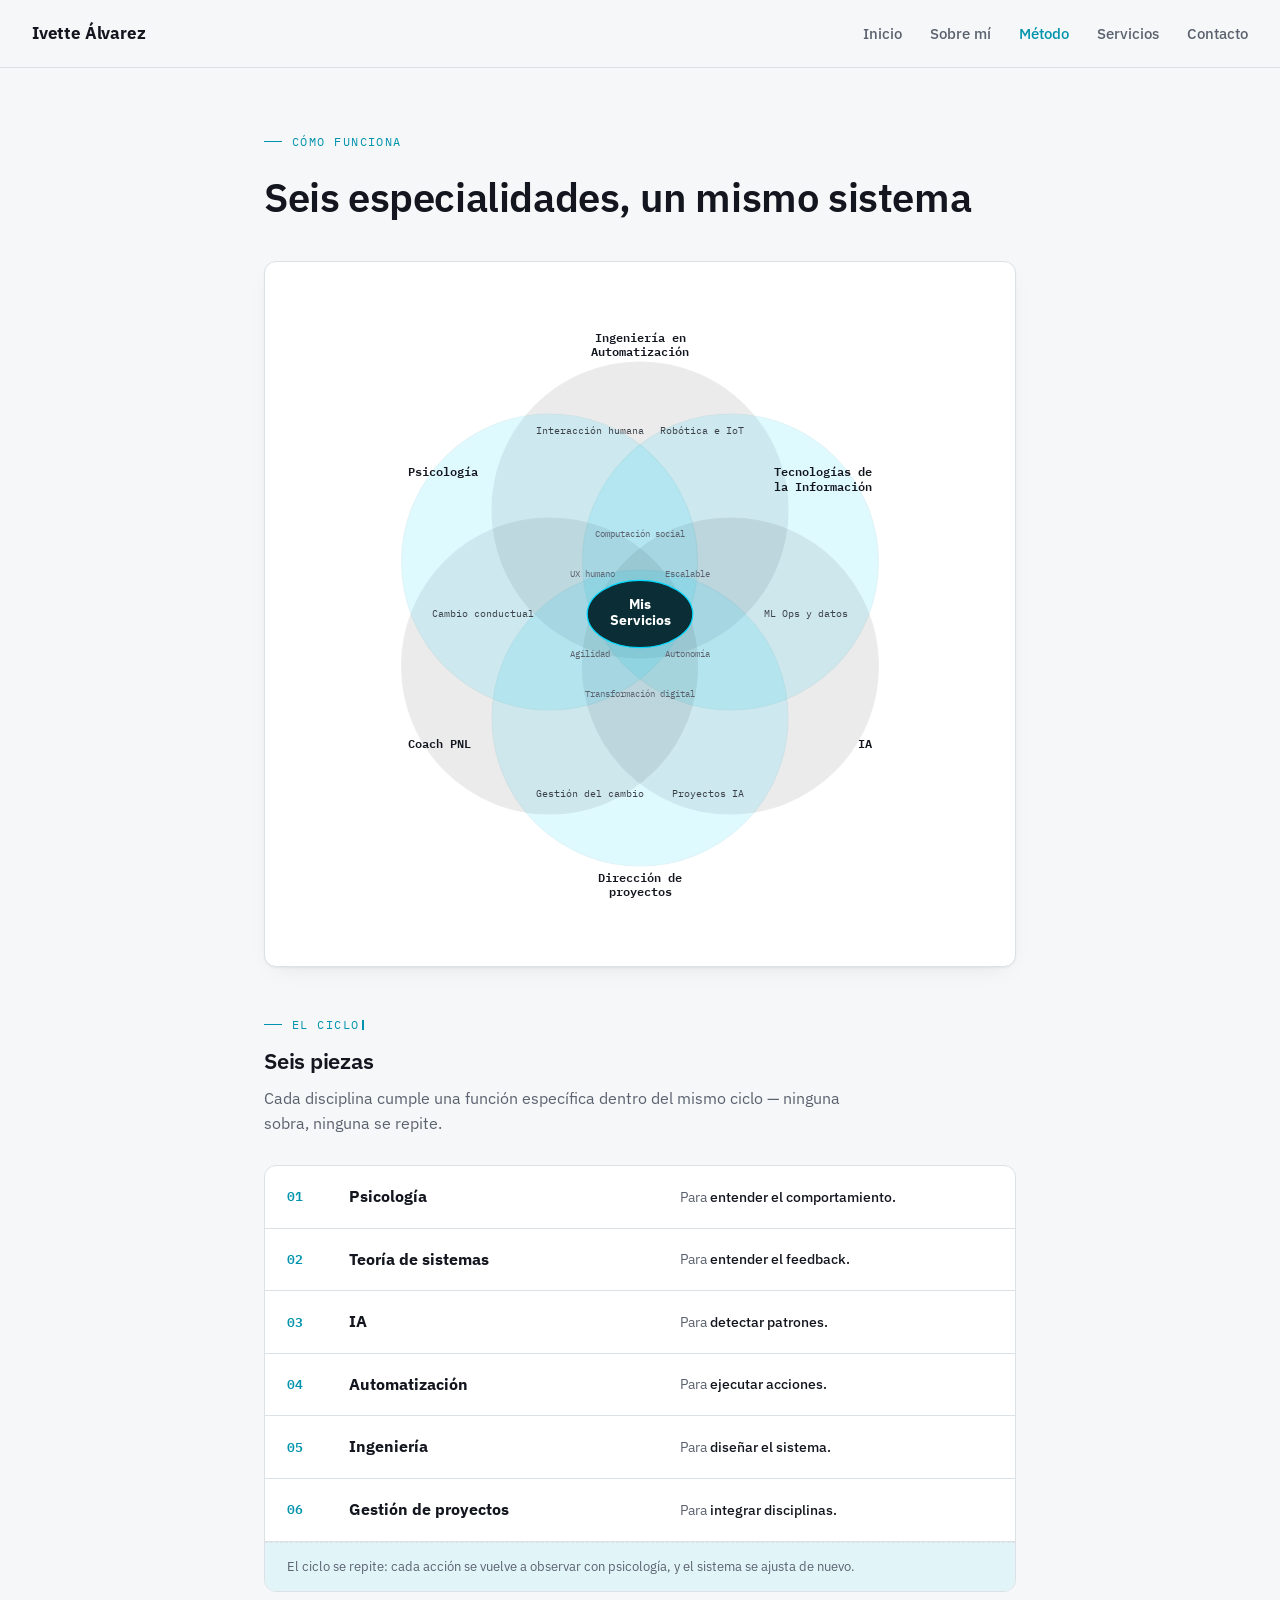
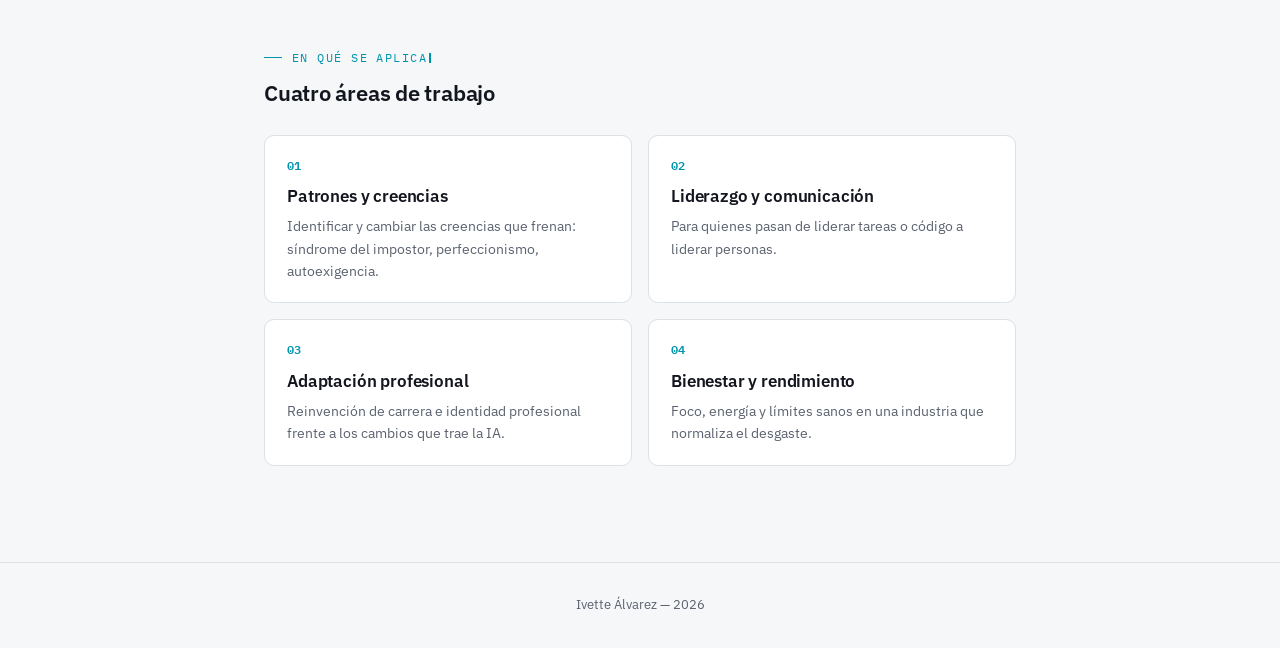
==== metodo.html @ 0c4d64a0 "Add files via upload" ====
<!doctype html>
<html lang="es">
<head>
<meta charset="utf-8">
<meta name="viewport" content="width=device-width, initial-scale=1">
<title>Método — Ivette Álvarez</title>
<link rel="stylesheet" href="style.css">
<link rel="stylesheet" href="https://fonts.googleapis.com/css2?family=IBM+Plex+Sans:wght@400;500;600;700&family=IBM+Plex+Mono:wght@400;500;600&display=swap">
<style>
  .loop{
    display:flex; flex-direction:column; gap:0;
    border:1px solid var(--line);
    border-radius:12px;
    overflow:hidden;
    background:var(--paper-raised);
    margin:28px 0 12px;
  }
  .loop-item{
    display:grid;
    grid-template-columns:44px 1fr 1fr;
    gap:18px;
    align-items:center;
    padding:18px 22px;
    border-bottom:1px solid var(--line);
  }
  .loop-item:last-child{border-bottom:none;}
  .loop-item .n{
    font-family:'IBM Plex Mono', monospace;
    font-size:13px; color:var(--accent);
    font-weight:600;
  }
  .loop-item .disc{
    font-family:'IBM Plex Sans', sans-serif;
    font-weight:700;
    font-size:16px;
  }
  .loop-item .fn{
    font-size:14px;
    color:var(--ink-muted);
  }
  .loop-item .fn b{color:var(--ink); font-weight:500;}
  .loop-note{
    font-size:13px; color:var(--ink-muted);
    padding:14px 22px;
    background:var(--accent-soft);
    border-top:1px dashed var(--line);
  }
  .venn-block{
    background:var(--paper-raised);
    border:1px solid var(--line);
    border-radius:12px;
    padding:24px;
    box-shadow:var(--shadow);
    margin:28px 0 8px;
  }
  .venn-block svg{width:100%; height:auto; display:block; max-width:640px; margin:0 auto;}
  .venn-block{padding:20px;}
  @media (min-width:640px){ .venn-block{padding:32px;} }
  @media (max-width:600px){
    .loop-item{grid-template-columns:28px 1fr; row-gap:4px;}
    .loop-item .fn{grid-column:2;}
  }
</style>
</head>
<body>

<nav class="site">
  <a class="brand" href="index.html">Ivette Álvarez</a>
  <ul>
    <li><a href="index.html">Inicio</a></li>
    <li><a href="sobre-mi.html">Sobre mí</a></li>
    <li><a href="metodo.html" class="active">Método</a></li>
    <li><a href="servicios.html">Servicios</a></li>
    <li><a href="contacto.html">Contacto</a></li>
  </ul>
</nav>

<main>
  <span class="eyebrow">Cómo funciona</span>
  <h1 style="font-size:clamp(30px,4.5vw,40px); font-weight:600; margin-top:14px; margin-bottom:32px;">Seis especialidades, un mismo sistema</h1>

  <div class="venn-block">
    <svg viewBox="0 0 800 800" role="img" aria-label="Mapa interdisciplinario: seis disciplinas superpuestas — Ingeniería en Automatización, Tecnologías de la Información, IA, Dirección de proyectos, Coach PNL y Psicología — con sus combinaciones y, al centro, un enlace a Mis Servicios">
      <circle cx="400" cy="270" r="185" fill="#14161F" opacity="0.08" stroke="#14161F" stroke-width="1.5"/>
      <circle cx="513" cy="335" r="185" fill="#00D9FF" opacity="0.12" stroke="#00A8C4" stroke-width="1.5"/>
      <circle cx="513" cy="465" r="185" fill="#14161F" opacity="0.08" stroke="#14161F" stroke-width="1.5"/>
      <circle cx="400" cy="530" r="185" fill="#00D9FF" opacity="0.12" stroke="#00A8C4" stroke-width="1.5"/>
      <circle cx="287" cy="465" r="185" fill="#14161F" opacity="0.08" stroke="#14161F" stroke-width="1.5"/>
      <circle cx="287" cy="335" r="185" fill="#00D9FF" opacity="0.12" stroke="#00A8C4" stroke-width="1.5"/>

      <!-- disciplinas (anillo exterior) -->
      <text x="400" y="60" text-anchor="middle" font-family="IBM Plex Mono, monospace" font-size="15" font-weight="600" fill="#14161F">Ingeniería en</text>
      <text x="400" y="78" text-anchor="middle" font-family="IBM Plex Mono, monospace" font-size="15" font-weight="600" fill="#14161F">Automatización</text>

      <text x="690" y="228" text-anchor="end" font-family="IBM Plex Mono, monospace" font-size="15" font-weight="600" fill="#14161F">Tecnologías de</text>
      <text x="690" y="246" text-anchor="end" font-family="IBM Plex Mono, monospace" font-size="15" font-weight="600" fill="#14161F">la Información</text>

      <text x="690" y="568" text-anchor="end" font-family="IBM Plex Mono, monospace" font-size="15" font-weight="600" fill="#14161F">IA</text>

      <text x="400" y="735" text-anchor="middle" font-family="IBM Plex Mono, monospace" font-size="15" font-weight="600" fill="#14161F">Dirección de</text>
      <text x="400" y="753" text-anchor="middle" font-family="IBM Plex Mono, monospace" font-size="15" font-weight="600" fill="#14161F">proyectos</text>

      <text x="110" y="568" text-anchor="start" font-family="IBM Plex Mono, monospace" font-size="15" font-weight="600" fill="#14161F">Coach PNL</text>

      <text x="110" y="228" text-anchor="start" font-family="IBM Plex Mono, monospace" font-size="15" font-weight="600" fill="#14161F">Psicología</text>

      <!-- combinaciones de dos disciplinas (anillo medio) -->
      <text x="530" y="175" text-anchor="end" font-family="IBM Plex Mono, monospace" font-size="12.5" fill="#3A4048">Robótica e IoT</text>

      <text x="660" y="404" text-anchor="end" font-family="IBM Plex Mono, monospace" font-size="12.5" fill="#3A4048">ML Ops y datos</text>

      <text x="530" y="629" text-anchor="end" font-family="IBM Plex Mono, monospace" font-size="12.5" fill="#3A4048">Proyectos IA</text>

      <text x="270" y="629" text-anchor="start" font-family="IBM Plex Mono, monospace" font-size="12.5" fill="#3A4048">Gestión del cambio</text>

      <text x="140" y="404" text-anchor="start" font-family="IBM Plex Mono, monospace" font-size="12.5" fill="#3A4048">Cambio conductual</text>

      <text x="270" y="175" text-anchor="start" font-family="IBM Plex Mono, monospace" font-size="12.5" fill="#3A4048">Interacción humana</text>

      <!-- combinaciones de tres disciplinas (anillo interior) -->
      <text x="400" y="304" text-anchor="middle" font-family="IBM Plex Mono, monospace" font-size="11.5" fill="#5B626F">Computación social</text>

      <text x="487" y="354" text-anchor="end" font-family="IBM Plex Mono, monospace" font-size="11.5" fill="#5B626F">Escalable</text>

      <text x="487" y="454" text-anchor="end" font-family="IBM Plex Mono, monospace" font-size="11.5" fill="#5B626F">Autonomía</text>

      <text x="400" y="504" text-anchor="middle" font-family="IBM Plex Mono, monospace" font-size="11.5" fill="#5B626F">Transformación digital</text>

      <text x="313" y="454" text-anchor="start" font-family="IBM Plex Mono, monospace" font-size="11.5" fill="#5B626F">Agilidad</text>

      <text x="313" y="354" text-anchor="start" font-family="IBM Plex Mono, monospace" font-size="11.5" fill="#5B626F">UX humano</text>

      <!-- centro -->
      <a href="servicios.html">
        <ellipse cx="400" cy="400" rx="66" ry="42" fill="#0B2E36"/>
        <ellipse cx="400" cy="400" rx="66" ry="42" fill="none" stroke="#00D9FF" stroke-width="1.5"/>
        <text x="400" y="394" text-anchor="middle" font-family="IBM Plex Sans, sans-serif" font-size="18" font-weight="700" fill="#FFFFFF">Mis</text>
        <text x="400" y="414" text-anchor="middle" font-family="IBM Plex Sans, sans-serif" font-size="18" font-weight="700" fill="#FFFFFF">Servicios</text>
      </a>
    </svg>
  </div>

  <span class="eyebrow" style="margin-top:48px;">El ciclo</span>
  <h2 style="font-size:22px; font-weight:600; margin-top:8px;">Seis piezas</h2>
  <p style="font-size:16px; color:var(--ink-muted); max-width:60ch; margin-top:8px;">
    Cada disciplina cumple una función específica dentro del mismo ciclo — ninguna sobra, ninguna se repite.
  </p>

  <div class="loop">
    <div class="loop-item">
      <span class="n">01</span>
      <span class="disc">Psicología</span>
      <span class="fn">Para <b>entender el comportamiento.</b></span>
    </div>
    <div class="loop-item">
      <span class="n">02</span>
      <span class="disc">Teoría de sistemas</span>
      <span class="fn">Para <b>entender el feedback.</b></span>
    </div>
    <div class="loop-item">
      <span class="n">03</span>
      <span class="disc">IA</span>
      <span class="fn">Para <b>detectar patrones.</b></span>
    </div>
    <div class="loop-item">
      <span class="n">04</span>
      <span class="disc">Automatización</span>
      <span class="fn">Para <b>ejecutar acciones.</b></span>
    </div>
    <div class="loop-item">
      <span class="n">05</span>
      <span class="disc">Ingeniería</span>
      <span class="fn">Para <b>diseñar el sistema.</b></span>
    </div>
    <div class="loop-item">
      <span class="n">06</span>
      <span class="disc">Gestión de proyectos</span>
      <span class="fn">Para <b>integrar disciplinas.</b></span>
    </div>
    <div class="loop-note">El ciclo se repite: cada acción se vuelve a observar con psicología, y el sistema se ajusta de nuevo.</div>
  </div>

  <section style="margin-top:56px;">
    <span class="eyebrow">En qué se aplica</span>
    <h2 style="font-size:22px; font-weight:600; margin-top:8px; margin-bottom:24px;">Cuatro áreas de trabajo</h2>
    <div class="pillars">
      <div class="pillar">
        <span class="num">01</span>
        <h3>Patrones y creencias</h3>
        <p>Identificar y cambiar las creencias que frenan: síndrome del impostor, perfeccionismo, autoexigencia.</p>
      </div>
      <div class="pillar">
        <span class="num">02</span>
        <h3>Liderazgo y comunicación</h3>
        <p>Para quienes pasan de liderar tareas o código a liderar personas.</p>
      </div>
      <div class="pillar">
        <span class="num">03</span>
        <h3>Adaptación profesional</h3>
        <p>Reinvención de carrera e identidad profesional frente a los cambios que trae la IA.</p>
      </div>
      <div class="pillar">
        <span class="num">04</span>
        <h3>Bienestar y rendimiento</h3>
        <p>Foco, energía y límites sanos en una industria que normaliza el desgaste.</p>
      </div>
    </div>
  </section>
</main>

<footer class="site">Ivette Álvarez — 2026</footer>

<script src="type.js" defer></script>
</body>
</html>
---- style.css ----
:root{
  --paper:#F5F7F8;
  --paper-raised:#FFFFFF;
  --ink:#14161F;
  --ink-muted:#5B626F;
  --line:#DBE1E4;
  --accent:#0093AD;
  --accent-soft:#E1F5F9;
  --shadow: 0 1px 2px rgba(20,22,31,.05), 0 8px 24px -12px rgba(20,22,31,.12);
}
@media (prefers-color-scheme: dark){
  :root{
    --paper:#0E1013;
    --paper-raised:#181B20;
    --ink:#EDEFF2;
    --ink-muted:#98A1AC;
    --line:#2A2E35;
    --accent:#00D9FF;
    --accent-soft:#0D2B33;
    --shadow: 0 1px 2px rgba(0,0,0,.3), 0 12px 28px -14px rgba(0,0,0,.55);
  }
}
*{box-sizing:border-box;}
html{-webkit-text-size-adjust:100%;}
body{
  margin:0;
  background:var(--paper);
  color:var(--ink);
  font-family:'IBM Plex Sans', ui-sans-serif, system-ui, -apple-system, sans-serif;
  line-height:1.6;
  -webkit-font-smoothing:antialiased;
}
h1,h2,h3{
  font-family:'IBM Plex Sans', ui-sans-serif, system-ui, -apple-system, sans-serif;
  font-weight:700;
  letter-spacing:-.01em;
  text-wrap:balance;
  color:var(--ink);
  margin:0;
}
em{font-style:italic; color:var(--accent);}
a{color:var(--accent);}
.mono{font-family:'IBM Plex Mono', ui-monospace, SFMono-Regular, Menlo, monospace;}
.eyebrow{
  font-family:'IBM Plex Mono', ui-monospace, monospace;
  font-size:12px;
  letter-spacing:.12em;
  text-transform:uppercase;
  color:var(--accent);
  display:flex;
  align-items:center;
  gap:10px;
}
.eyebrow::before{content:""; width:18px; height:1px; background:var(--accent); display:inline-block;}
.eyebrow .type-cursor{display:inline-block; width:2px; height:.9em; background:currentColor; margin-left:2px; vertical-align:-1px; animation:eyebrow-blink .9s steps(1) infinite;}
@keyframes eyebrow-blink{50%{opacity:0;}}

/* ---------- Nav ---------- */
nav.site{
  position:sticky; top:0; z-index:10;
  display:flex; align-items:center; justify-content:space-between;
  padding:20px 32px;
  background:color-mix(in srgb, var(--paper) 88%, transparent);
  backdrop-filter:blur(8px);
  border-bottom:1px solid var(--line);
}
nav.site .brand{
  font-family:'IBM Plex Sans', sans-serif;
  font-weight:700;
  font-size:17px;
  letter-spacing:-.01em;
  color:var(--ink);
  text-decoration:none;
}
nav.site ul{
  list-style:none; display:flex; gap:28px; margin:0; padding:0;
}
nav.site a{
  color:var(--ink-muted);
  text-decoration:none;
  font-size:14.5px;
  font-weight:500;
}
nav.site a:hover, nav.site a.active{color:var(--accent);}

main{max-width:800px; margin:0 auto; padding:64px 24px 96px;}

footer.site{
  border-top:1px solid var(--line);
  padding:32px 24px;
  text-align:center;
  color:var(--ink-muted);
  font-size:13px;
}

/* ---------- Reusable blocks ---------- */
.pillars{display:grid; grid-template-columns:repeat(2,1fr); gap:16px;}
.pillar{
  background:var(--paper-raised);
  border:1px solid var(--line);
  border-radius:10px;
  padding:20px 22px;
}
.pillar .num{
  font-family:'IBM Plex Mono', monospace;
  font-size:12px; color:var(--accent); font-weight:600;
  display:block; margin-bottom:8px;
}
.pillar h3{font-size:16.5px; font-weight:600; margin-bottom:6px;}
.pillar p{margin:0; font-size:14px; color:var(--ink-muted);}

.card{
  background:var(--paper-raised);
  border:1px solid var(--line);
  border-radius:12px;
  padding:28px;
  box-shadow:var(--shadow);
}

.btn{
  display:inline-flex; align-items:center; gap:8px;
  background:var(--accent); color:#fff;
  padding:12px 22px; border-radius:8px;
  text-decoration:none; font-weight:600; font-size:14.5px;
}
.btn.secondary{
  background:transparent; color:var(--ink); border:1px solid var(--line);
}

@media (max-width:640px){
  .pillars{grid-template-columns:1fr;}
  nav.site ul{gap:16px;}
  nav.site{padding:16px 18px;}
}
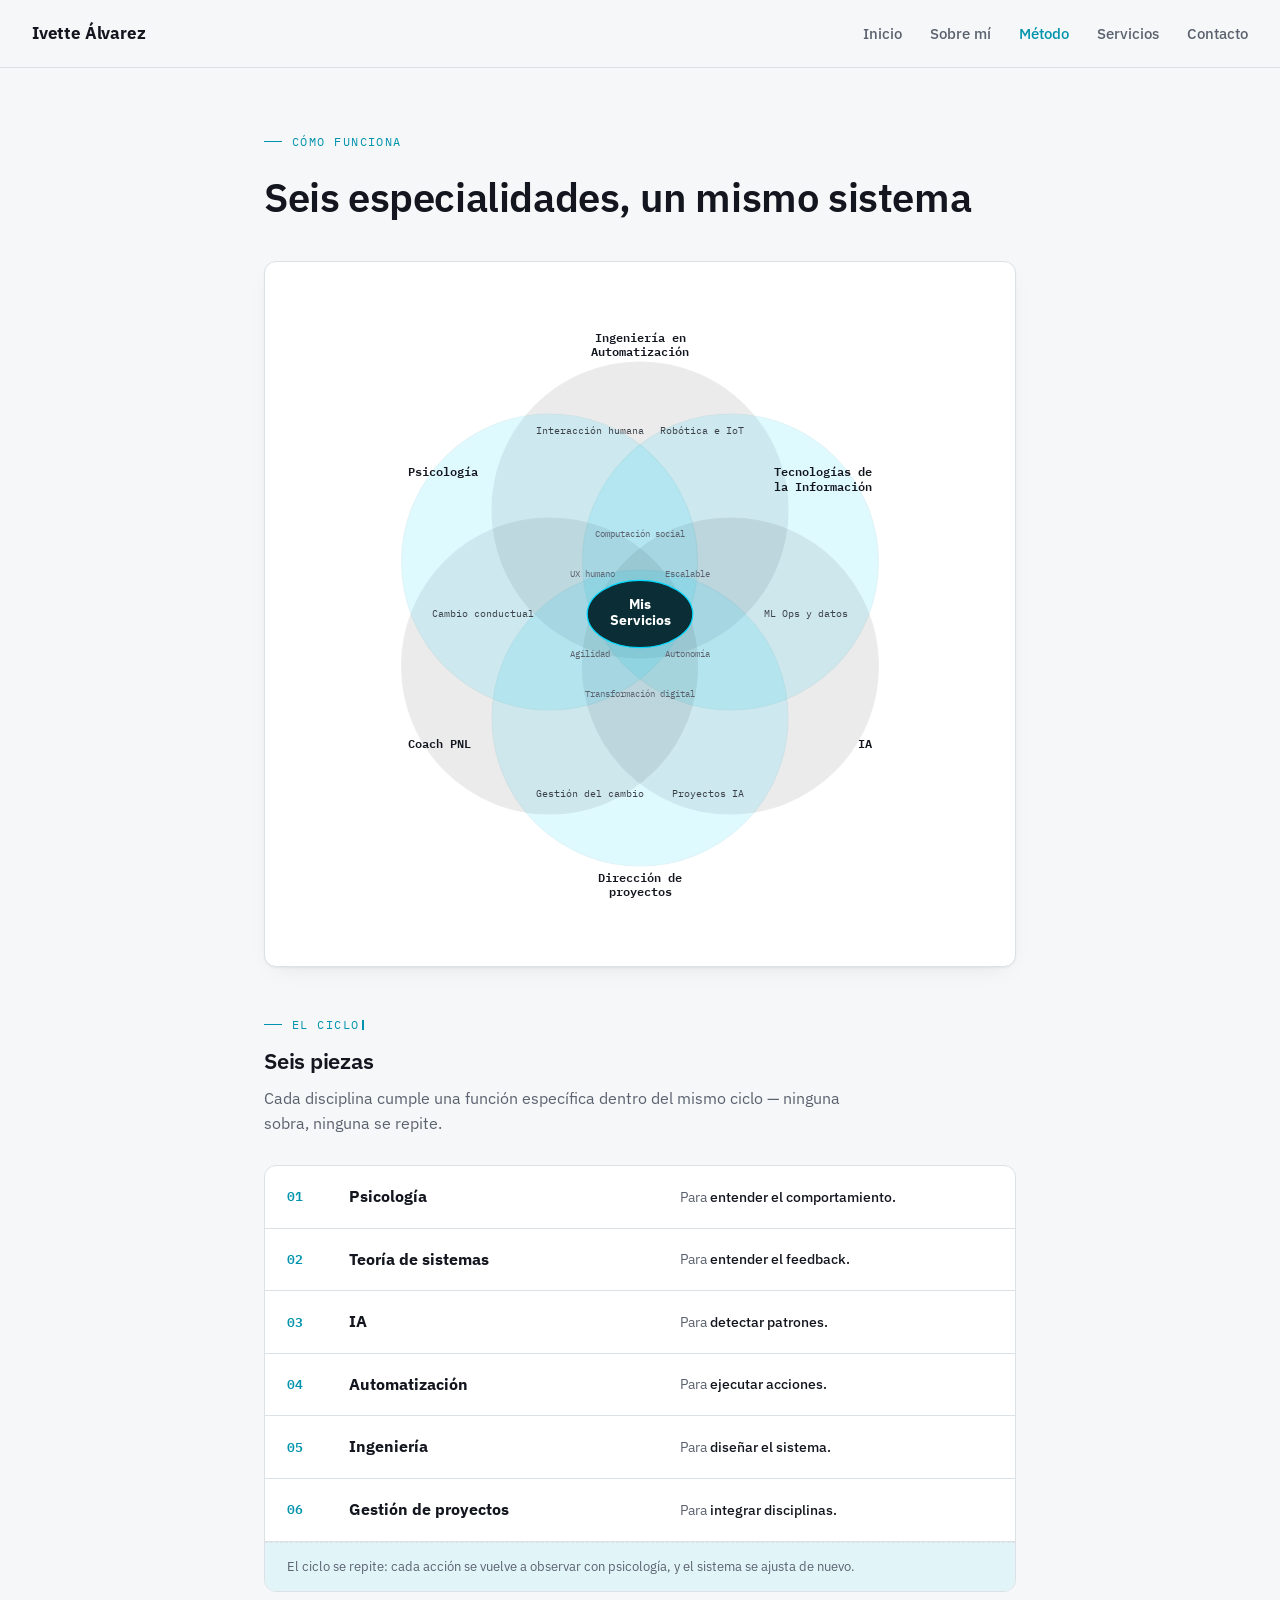
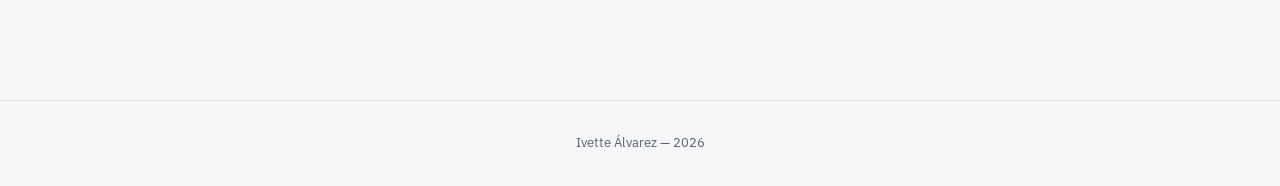
==== commit 9e73c6a7: "Add files via upload" ====
--- a/metodo.html
+++ b/metodo.html
@@ -60,6 +60,13 @@
     .loop-item{grid-template-columns:28px 1fr; row-gap:4px;}
     .loop-item .fn{grid-column:2;}
   }
+  @media (prefers-color-scheme: dark){
+    .venn-circle-dark{fill:#EDEFF2; opacity:0.09; stroke:#EDEFF2;}
+    .venn-circle-cyan{opacity:0.16;}
+    .venn-label{fill:#EDEFF2;}
+    .venn-label-mid{fill:#B7BFC8;}
+    .venn-label-inner{fill:#98A1AC;}
+  }
 </style>
 </head>
 <body>
@@ -81,54 +88,54 @@
 
   <div class="venn-block">
     <svg viewBox="0 0 800 800" role="img" aria-label="Mapa interdisciplinario: seis disciplinas superpuestas — Ingeniería en Automatización, Tecnologías de la Información, IA, Dirección de proyectos, Coach PNL y Psicología — con sus combinaciones y, al centro, un enlace a Mis Servicios">
-      <circle cx="400" cy="270" r="185" fill="#14161F" opacity="0.08" stroke="#14161F" stroke-width="1.5"/>
-      <circle cx="513" cy="335" r="185" fill="#00D9FF" opacity="0.12" stroke="#00A8C4" stroke-width="1.5"/>
-      <circle cx="513" cy="465" r="185" fill="#14161F" opacity="0.08" stroke="#14161F" stroke-width="1.5"/>
-      <circle cx="400" cy="530" r="185" fill="#00D9FF" opacity="0.12" stroke="#00A8C4" stroke-width="1.5"/>
-      <circle cx="287" cy="465" r="185" fill="#14161F" opacity="0.08" stroke="#14161F" stroke-width="1.5"/>
-      <circle cx="287" cy="335" r="185" fill="#00D9FF" opacity="0.12" stroke="#00A8C4" stroke-width="1.5"/>
+      <circle cx="400" cy="270" r="185" fill="#14161F" opacity="0.08" stroke="#14161F" stroke-width="1.5" class="venn-circle-dark"/>
+      <circle cx="513" cy="335" r="185" fill="#00D9FF" opacity="0.12" stroke="#00A8C4" stroke-width="1.5" class="venn-circle-cyan"/>
+      <circle cx="513" cy="465" r="185" fill="#14161F" opacity="0.08" stroke="#14161F" stroke-width="1.5" class="venn-circle-dark"/>
+      <circle cx="400" cy="530" r="185" fill="#00D9FF" opacity="0.12" stroke="#00A8C4" stroke-width="1.5" class="venn-circle-cyan"/>
+      <circle cx="287" cy="465" r="185" fill="#14161F" opacity="0.08" stroke="#14161F" stroke-width="1.5" class="venn-circle-dark"/>
+      <circle cx="287" cy="335" r="185" fill="#00D9FF" opacity="0.12" stroke="#00A8C4" stroke-width="1.5" class="venn-circle-cyan"/>
 
       <!-- disciplinas (anillo exterior) -->
-      <text x="400" y="60" text-anchor="middle" font-family="IBM Plex Mono, monospace" font-size="15" font-weight="600" fill="#14161F">Ingeniería en</text>
-      <text x="400" y="78" text-anchor="middle" font-family="IBM Plex Mono, monospace" font-size="15" font-weight="600" fill="#14161F">Automatización</text>
+      <text x="400" y="60" text-anchor="middle" font-family="IBM Plex Mono, monospace" font-size="15" font-weight="600" fill="#14161F" class="venn-label">Ingeniería en</text>
+      <text x="400" y="78" text-anchor="middle" font-family="IBM Plex Mono, monospace" font-size="15" font-weight="600" fill="#14161F" class="venn-label">Automatización</text>
 
-      <text x="690" y="228" text-anchor="end" font-family="IBM Plex Mono, monospace" font-size="15" font-weight="600" fill="#14161F">Tecnologías de</text>
-      <text x="690" y="246" text-anchor="end" font-family="IBM Plex Mono, monospace" font-size="15" font-weight="600" fill="#14161F">la Información</text>
+      <text x="690" y="228" text-anchor="end" font-family="IBM Plex Mono, monospace" font-size="15" font-weight="600" fill="#14161F" class="venn-label">Tecnologías de</text>
+      <text x="690" y="246" text-anchor="end" font-family="IBM Plex Mono, monospace" font-size="15" font-weight="600" fill="#14161F" class="venn-label">la Información</text>
 
-      <text x="690" y="568" text-anchor="end" font-family="IBM Plex Mono, monospace" font-size="15" font-weight="600" fill="#14161F">IA</text>
+      <text x="690" y="568" text-anchor="end" font-family="IBM Plex Mono, monospace" font-size="15" font-weight="600" fill="#14161F" class="venn-label">IA</text>
 
-      <text x="400" y="735" text-anchor="middle" font-family="IBM Plex Mono, monospace" font-size="15" font-weight="600" fill="#14161F">Dirección de</text>
-      <text x="400" y="753" text-anchor="middle" font-family="IBM Plex Mono, monospace" font-size="15" font-weight="600" fill="#14161F">proyectos</text>
+      <text x="400" y="735" text-anchor="middle" font-family="IBM Plex Mono, monospace" font-size="15" font-weight="600" fill="#14161F" class="venn-label">Dirección de</text>
+      <text x="400" y="753" text-anchor="middle" font-family="IBM Plex Mono, monospace" font-size="15" font-weight="600" fill="#14161F" class="venn-label">proyectos</text>
 
-      <text x="110" y="568" text-anchor="start" font-family="IBM Plex Mono, monospace" font-size="15" font-weight="600" fill="#14161F">Coach PNL</text>
+      <text x="110" y="568" text-anchor="start" font-family="IBM Plex Mono, monospace" font-size="15" font-weight="600" fill="#14161F" class="venn-label">Coach PNL</text>
 
-      <text x="110" y="228" text-anchor="start" font-family="IBM Plex Mono, monospace" font-size="15" font-weight="600" fill="#14161F">Psicología</text>
+      <text x="110" y="228" text-anchor="start" font-family="IBM Plex Mono, monospace" font-size="15" font-weight="600" fill="#14161F" class="venn-label">Psicología</text>
 
       <!-- combinaciones de dos disciplinas (anillo medio) -->
-      <text x="530" y="175" text-anchor="end" font-family="IBM Plex Mono, monospace" font-size="12.5" fill="#3A4048">Robótica e IoT</text>
+      <text x="530" y="175" text-anchor="end" font-family="IBM Plex Mono, monospace" font-size="12.5" fill="#3A4048" class="venn-label-mid">Robótica e IoT</text>
 
-      <text x="660" y="404" text-anchor="end" font-family="IBM Plex Mono, monospace" font-size="12.5" fill="#3A4048">ML Ops y datos</text>
+      <text x="660" y="404" text-anchor="end" font-family="IBM Plex Mono, monospace" font-size="12.5" fill="#3A4048" class="venn-label-mid">ML Ops y datos</text>
 
-      <text x="530" y="629" text-anchor="end" font-family="IBM Plex Mono, monospace" font-size="12.5" fill="#3A4048">Proyectos IA</text>
+      <text x="530" y="629" text-anchor="end" font-family="IBM Plex Mono, monospace" font-size="12.5" fill="#3A4048" class="venn-label-mid">Proyectos IA</text>
 
-      <text x="270" y="629" text-anchor="start" font-family="IBM Plex Mono, monospace" font-size="12.5" fill="#3A4048">Gestión del cambio</text>
+      <text x="270" y="629" text-anchor="start" font-family="IBM Plex Mono, monospace" font-size="12.5" fill="#3A4048" class="venn-label-mid">Gestión del cambio</text>
 
-      <text x="140" y="404" text-anchor="start" font-family="IBM Plex Mono, monospace" font-size="12.5" fill="#3A4048">Cambio conductual</text>
+      <text x="140" y="404" text-anchor="start" font-family="IBM Plex Mono, monospace" font-size="12.5" fill="#3A4048" class="venn-label-mid">Cambio conductual</text>
 
-      <text x="270" y="175" text-anchor="start" font-family="IBM Plex Mono, monospace" font-size="12.5" fill="#3A4048">Interacción humana</text>
+      <text x="270" y="175" text-anchor="start" font-family="IBM Plex Mono, monospace" font-size="12.5" fill="#3A4048" class="venn-label-mid">Interacción humana</text>
 
       <!-- combinaciones de tres disciplinas (anillo interior) -->
-      <text x="400" y="304" text-anchor="middle" font-family="IBM Plex Mono, monospace" font-size="11.5" fill="#5B626F">Computación social</text>
+      <text x="400" y="304" text-anchor="middle" font-family="IBM Plex Mono, monospace" font-size="11.5" fill="#5B626F" class="venn-label-inner">Computación social</text>
 
-      <text x="487" y="354" text-anchor="end" font-family="IBM Plex Mono, monospace" font-size="11.5" fill="#5B626F">Escalable</text>
+      <text x="487" y="354" text-anchor="end" font-family="IBM Plex Mono, monospace" font-size="11.5" fill="#5B626F" class="venn-label-inner">Escalable</text>
 
-      <text x="487" y="454" text-anchor="end" font-family="IBM Plex Mono, monospace" font-size="11.5" fill="#5B626F">Autonomía</text>
+      <text x="487" y="454" text-anchor="end" font-family="IBM Plex Mono, monospace" font-size="11.5" fill="#5B626F" class="venn-label-inner">Autonomía</text>
 
-      <text x="400" y="504" text-anchor="middle" font-family="IBM Plex Mono, monospace" font-size="11.5" fill="#5B626F">Transformación digital</text>
+      <text x="400" y="504" text-anchor="middle" font-family="IBM Plex Mono, monospace" font-size="11.5" fill="#5B626F" class="venn-label-inner">Transformación digital</text>
 
-      <text x="313" y="454" text-anchor="start" font-family="IBM Plex Mono, monospace" font-size="11.5" fill="#5B626F">Agilidad</text>
+      <text x="313" y="454" text-anchor="start" font-family="IBM Plex Mono, monospace" font-size="11.5" fill="#5B626F" class="venn-label-inner">Agilidad</text>
 
-      <text x="313" y="354" text-anchor="start" font-family="IBM Plex Mono, monospace" font-size="11.5" fill="#5B626F">UX humano</text>
+      <text x="313" y="354" text-anchor="start" font-family="IBM Plex Mono, monospace" font-size="11.5" fill="#5B626F" class="venn-label-inner">UX humano</text>
 
       <!-- centro -->
       <a href="servicios.html">
@@ -179,33 +186,6 @@
     </div>
     <div class="loop-note">El ciclo se repite: cada acción se vuelve a observar con psicología, y el sistema se ajusta de nuevo.</div>
   </div>
-
-  <section style="margin-top:56px;">
-    <span class="eyebrow">En qué se aplica</span>
-    <h2 style="font-size:22px; font-weight:600; margin-top:8px; margin-bottom:24px;">Cuatro áreas de trabajo</h2>
-    <div class="pillars">
-      <div class="pillar">
-        <span class="num">01</span>
-        <h3>Patrones y creencias</h3>
-        <p>Identificar y cambiar las creencias que frenan: síndrome del impostor, perfeccionismo, autoexigencia.</p>
-      </div>
-      <div class="pillar">
-        <span class="num">02</span>
-        <h3>Liderazgo y comunicación</h3>
-        <p>Para quienes pasan de liderar tareas o código a liderar personas.</p>
-      </div>
-      <div class="pillar">
-        <span class="num">03</span>
-        <h3>Adaptación profesional</h3>
-        <p>Reinvención de carrera e identidad profesional frente a los cambios que trae la IA.</p>
-      </div>
-      <div class="pillar">
-        <span class="num">04</span>
-        <h3>Bienestar y rendimiento</h3>
-        <p>Foco, energía y límites sanos en una industria que normaliza el desgaste.</p>
-      </div>
-    </div>
-  </section>
 </main>
 
 <footer class="site">Ivette Álvarez — 2026</footer>
